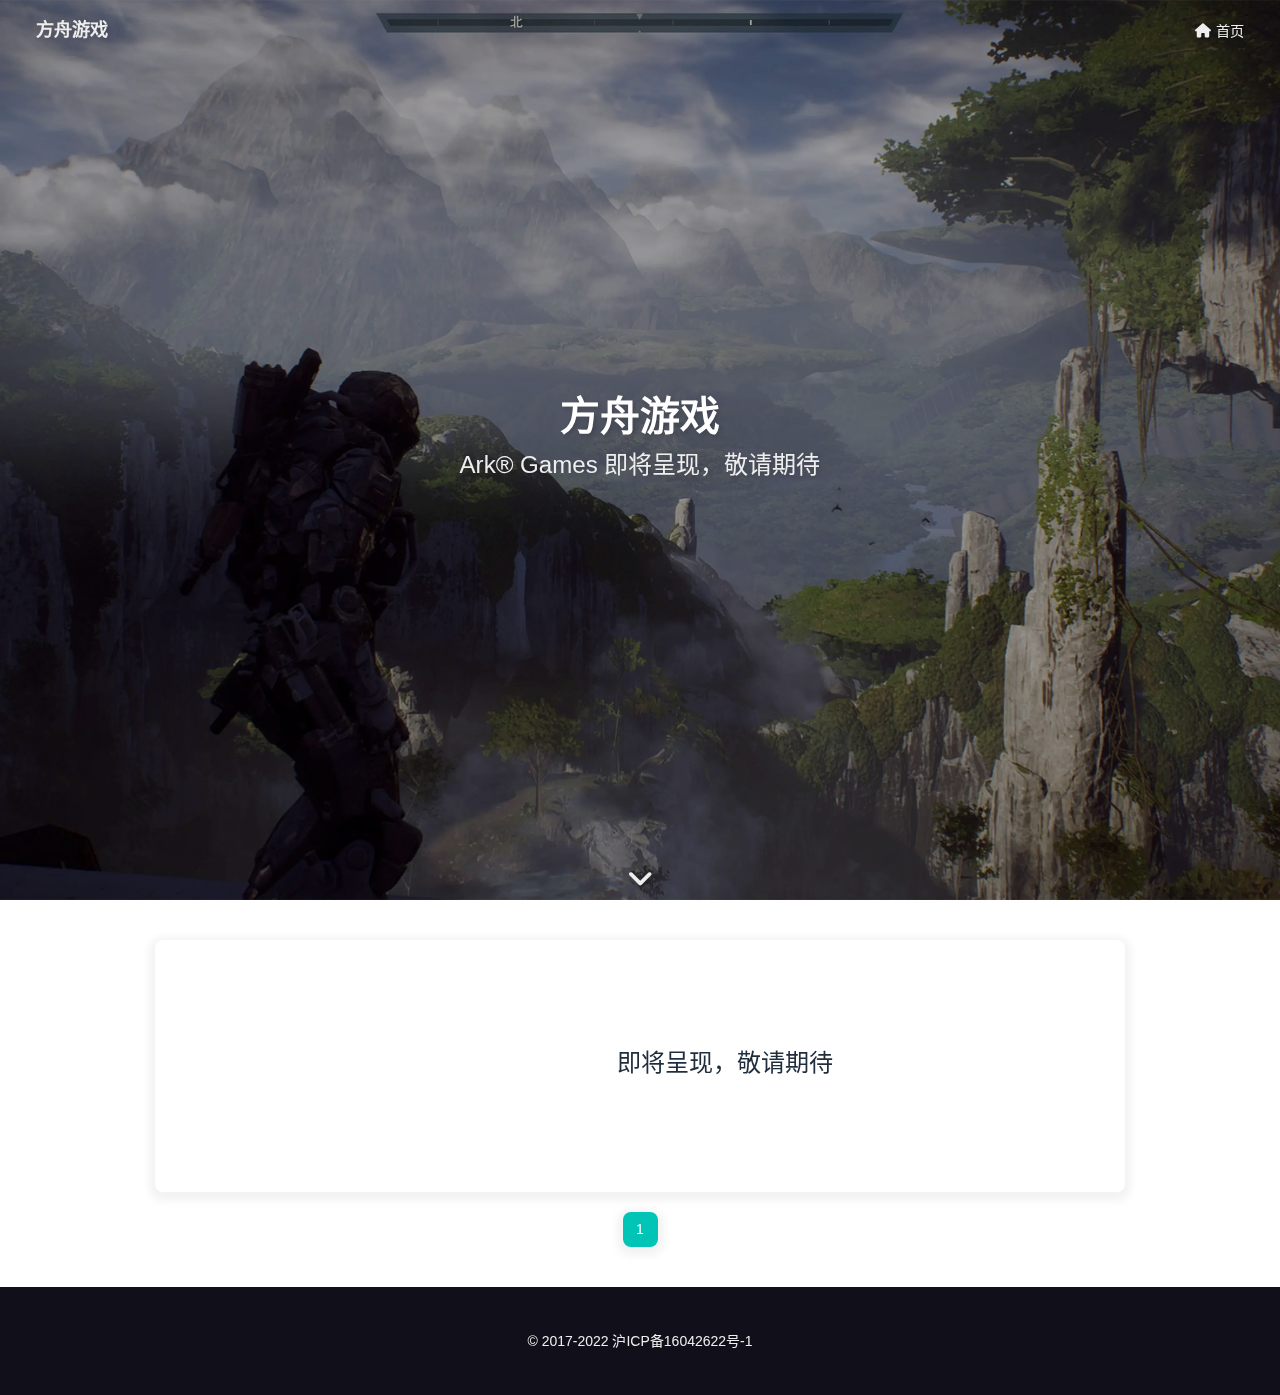
==== index.html @ 5c5caada "Site updated: 2022-03-16 16:57:23" ====
<!DOCTYPE html><html lang="zh-CN" data-theme="light"><head><meta charset="UTF-8"><meta http-equiv="X-UA-Compatible" content="IE=edge"><meta name="viewport" content="width=device-width, initial-scale=1.0, maximum-scale=1.0, user-scalable=no"><title>方舟游戏 - Ark® Games</title><meta name="author"><meta name="copyright"><meta name="format-detection" content="telephone=no"><meta name="theme-color" content="#ffffff"><meta property="og:type" content="website">
<meta property="og:title" content="方舟游戏">
<meta property="og:url" content="http://example.com/index.html">
<meta property="og:site_name" content="方舟游戏">
<meta property="og:locale" content="zh_CN">
<meta name="twitter:card" content="summary"><link rel="shortcut icon" href="/img/icon.png"><link rel="canonical" href="http://example.com/"><link rel="preconnect" href="//cdn.jsdelivr.net"/><link rel="stylesheet" href="/css/index.css"><link rel="stylesheet" href="https://cdn.jsdelivr.net/npm/@fortawesome/fontawesome-free@6/css/all.min.css" media="print" onload="this.media='all'"><link rel="stylesheet" href="https://cdn.jsdelivr.net/npm/@fancyapps/ui/dist/fancybox.css" media="print" onload="this.media='all'"><script>const GLOBAL_CONFIG = { 
  root: '/',
  algolia: undefined,
  localSearch: undefined,
  translate: undefined,
  noticeOutdate: undefined,
  highlight: {"plugin":"highlighjs","highlightCopy":true,"highlightLang":true,"highlightHeightLimit":false},
  copy: {
    success: '复制成功',
    error: '复制错误',
    noSupport: '浏览器不支持'
  },
  relativeDate: {
    homepage: false,
    post: false
  },
  runtime: '',
  date_suffix: {
    just: '刚刚',
    min: '分钟前',
    hour: '小时前',
    day: '天前',
    month: '个月前'
  },
  copyright: undefined,
  lightbox: 'fancybox',
  Snackbar: undefined,
  source: {
    justifiedGallery: {
      js: 'https://cdn.jsdelivr.net/npm/flickr-justified-gallery@2/dist/fjGallery.min.js',
      css: 'https://cdn.jsdelivr.net/npm/flickr-justified-gallery@2/dist/fjGallery.min.css'
    }
  },
  isPhotoFigcaption: false,
  islazyload: false,
  isAnchor: false
}</script><script id="config-diff">var GLOBAL_CONFIG_SITE = {
  title: '方舟游戏',
  isPost: false,
  isHome: true,
  isHighlightShrink: false,
  isToc: false,
  postUpdate: '2022-03-16 16:57:22'
}</script><noscript><style type="text/css">
  #nav {
    opacity: 1
  }
  .justified-gallery img {
    opacity: 1
  }

  #recent-posts time,
  #post-meta time {
    display: inline !important
  }
</style></noscript><script>(win=>{
    win.saveToLocal = {
      set: function setWithExpiry(key, value, ttl) {
        if (ttl === 0) return
        const now = new Date()
        const expiryDay = ttl * 86400000
        const item = {
          value: value,
          expiry: now.getTime() + expiryDay,
        }
        localStorage.setItem(key, JSON.stringify(item))
      },

      get: function getWithExpiry(key) {
        const itemStr = localStorage.getItem(key)

        if (!itemStr) {
          return undefined
        }
        const item = JSON.parse(itemStr)
        const now = new Date()

        if (now.getTime() > item.expiry) {
          localStorage.removeItem(key)
          return undefined
        }
        return item.value
      }
    }
  
    win.getScript = url => new Promise((resolve, reject) => {
      const script = document.createElement('script')
      script.src = url
      script.async = true
      script.onerror = reject
      script.onload = script.onreadystatechange = function() {
        const loadState = this.readyState
        if (loadState && loadState !== 'loaded' && loadState !== 'complete') return
        script.onload = script.onreadystatechange = null
        resolve()
      }
      document.head.appendChild(script)
    })
  
    const detectApple = () => {
      if(/iPad|iPhone|iPod|Macintosh/.test(navigator.userAgent)){
        document.documentElement.classList.add('apple')
      }
    }
    detectApple()
    })(window)</script><meta name="generator" content="Hexo 6.1.0"></head><body><div id="web_bg"></div><div id="sidebar"><div id="menu-mask"></div><div id="sidebar-menus"><div class="avatar-img is-center"><img src="/null" onerror="onerror=null;src='/img/friend_404.gif'" alt="avatar"/></div><div class="site-data is-center"><div class="data-item"><a href="/archives/"><div class="headline">文章</div><div class="length-num">1</div></a></div><div class="data-item"><a href="/tags/"><div class="headline">标签</div><div class="length-num">0</div></a></div><div class="data-item"><a href="/categories/"><div class="headline">分类</div><div class="length-num">0</div></a></div></div><hr/><div class="menus_items"><div class="menus_item"><a class="site-page" href="/"><i class="fa-fw fas fa-home"></i><span> 首页</span></a></div></div></div></div><div class="page" id="body-wrap"><header class="full_page" id="page-header" style="background-image: url('/img/top_img.jpg')"><nav id="nav"><span id="blog_name"><a id="site-name" href="/">方舟游戏</a></span><div id="menus"><div class="menus_items"><div class="menus_item"><a class="site-page" href="/"><i class="fa-fw fas fa-home"></i><span> 首页</span></a></div></div><div id="toggle-menu"><a class="site-page"><i class="fas fa-bars fa-fw"></i></a></div></div></nav><div id="site-info"><h1 id="site-title">方舟游戏</h1><div id="site-subtitle"><span id="subtitle"></span></div></div><div id="scroll-down"><i class="fas fa-angle-down scroll-down-effects"></i></div></header><main class="layout hide-aside" id="content-inner"><div class="recent-posts" id="recent-posts"><div class="recent-post-item"><div class="post_cover left"><a href="/posts/14805.html" title="即将呈现，敬请期待"><img class="post_bg" src="[data-uri]" onerror="this.onerror=null;this.src='/img/404.jpg'" alt="即将呈现，敬请期待"></a></div><div class="recent-post-info"><a class="article-title" href="/posts/14805.html" title="即将呈现，敬请期待">即将呈现，敬请期待</a><div class="article-meta-wrap"></div><div class="content"></div></div></div><nav id="pagination"><div class="pagination"><span class="page-number current">1</span></div></nav></div></main><footer id="footer" style="background: rgb(33, 31, 52)"><div id="footer-wrap"><div class="footer_custom_text">© 2017-2022 <a target="_blank" rel="noopener" href="https://beian.miit.gov.cn/"><span>沪ICP备16042622号-1</span></a></div></div></footer></div><div id="rightside"><div id="rightside-config-hide"></div><div id="rightside-config-show"><button id="go-up" type="button" title="回到顶部"><i class="fas fa-arrow-up"></i></button></div></div><div><script src="/js/utils.js"></script><script src="/js/main.js"></script><script src="https://cdn.jsdelivr.net/npm/@fancyapps/ui/dist/fancybox.umd.js"></script><div class="js-pjax"><script>function subtitleType () {
  if (false) { 
    window.typed = new Typed("#subtitle", {
      strings: ["Ark® Games 即将呈现，敬请期待"],
      startDelay: 300,
      typeSpeed: 150,
      loop: false,
      backSpeed: 50
    })
  } else {
    document.getElementById("subtitle").innerHTML = 'Ark® Games 即将呈现，敬请期待'
  }
}

if (false) {
  if (typeof Typed === 'function') {
    subtitleType()
  } else {
    getScript('https://cdn.jsdelivr.net/npm/typed.js/lib/typed.min.js').then(subtitleType)
  }
} else {
  subtitleType()
}</script></div></div></body></html>
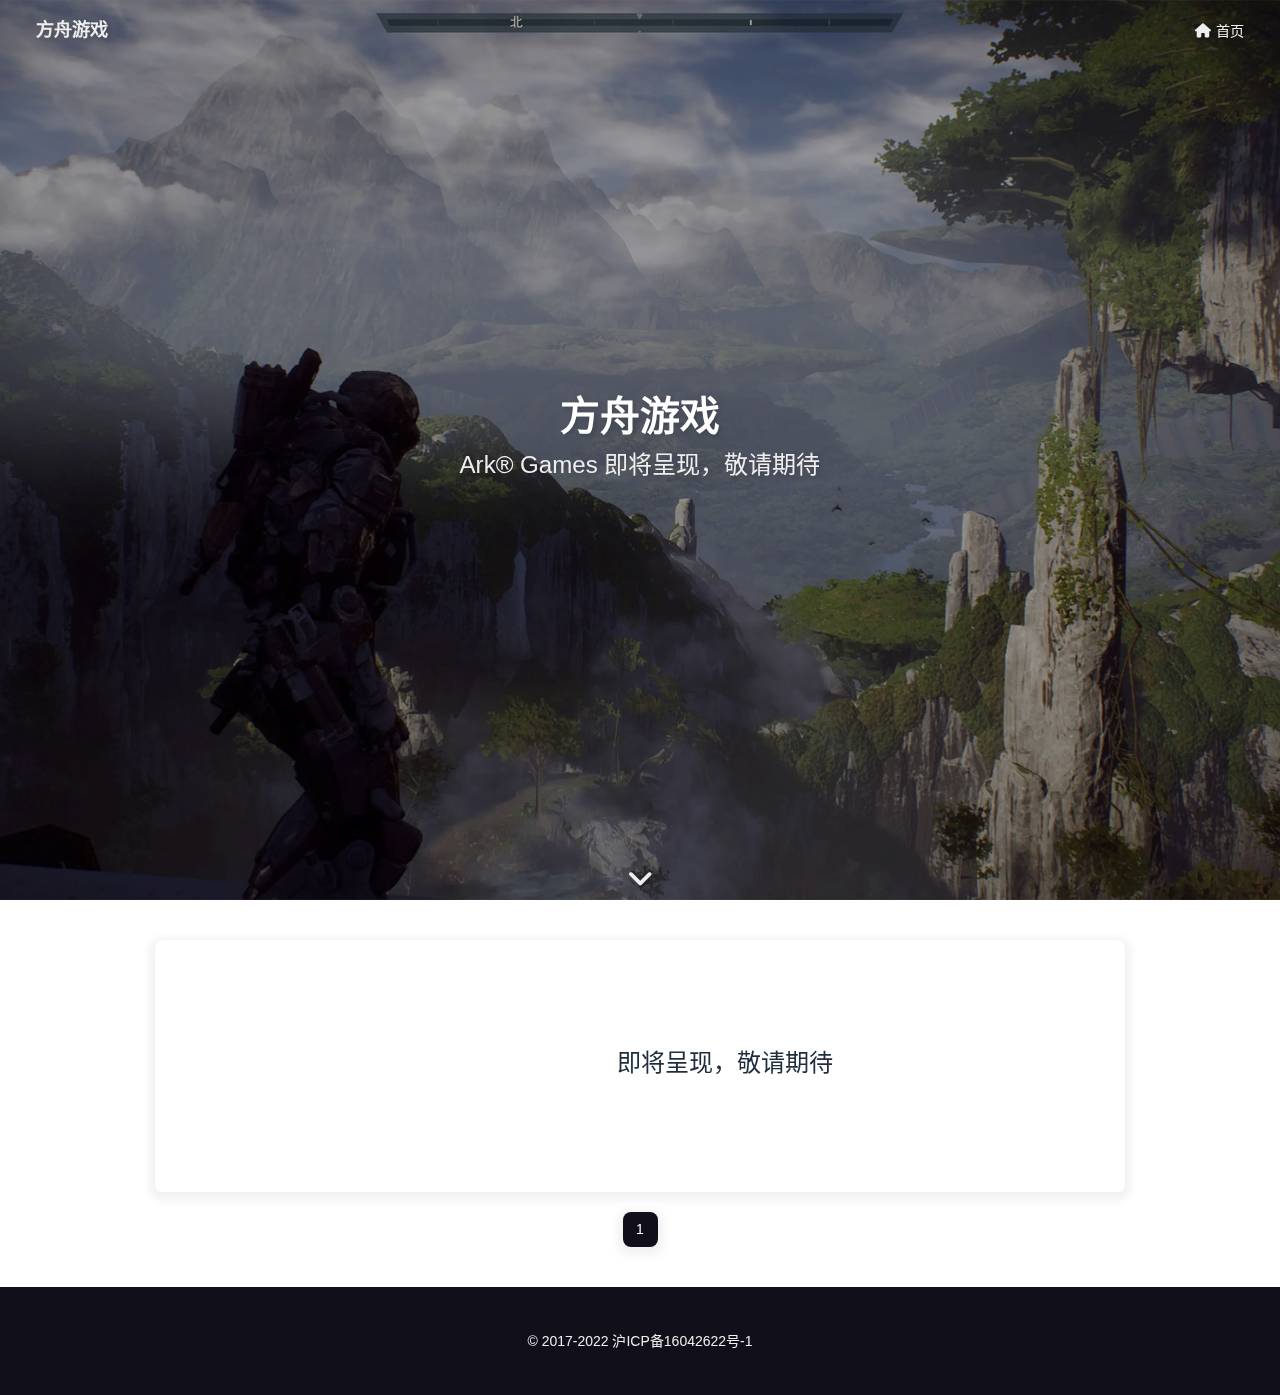
==== commit d994b5f6: "Site updated: 2022-03-16 17:04:07" ====
--- a/index.html
+++ b/index.html
@@ -45,7 +45,7 @@
   isHome: true,
   isHighlightShrink: false,
   isToc: false,
-  postUpdate: '2022-03-16 16:57:22'
+  postUpdate: '2022-03-16 17:04:05'
 }</script><noscript><style type="text/css">
   #nav {
     opacity: 1
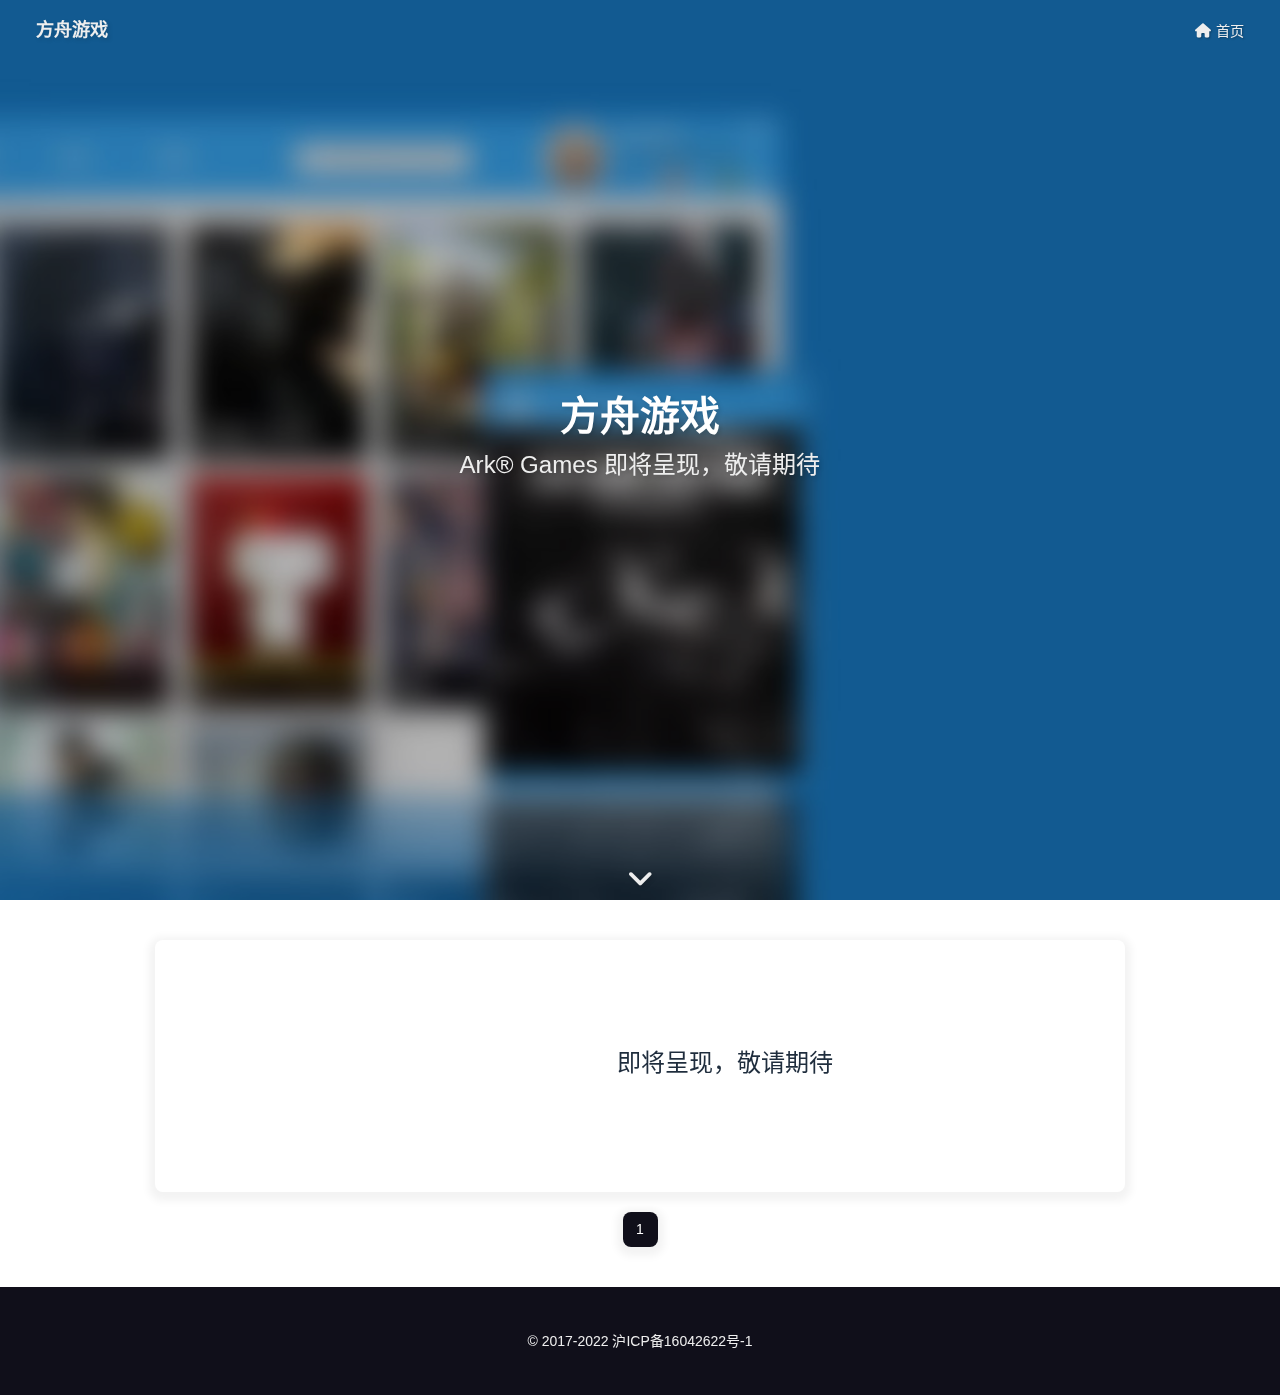
==== commit 4fecc901: "Site updated: 2022-03-17 00:23:00" ====
--- a/index.html
+++ b/index.html
@@ -45,7 +45,7 @@
   isHome: true,
   isHighlightShrink: false,
   isToc: false,
-  postUpdate: '2022-03-16 17:04:05'
+  postUpdate: '2022-03-17 00:22:55'
 }</script><noscript><style type="text/css">
   #nav {
     opacity: 1
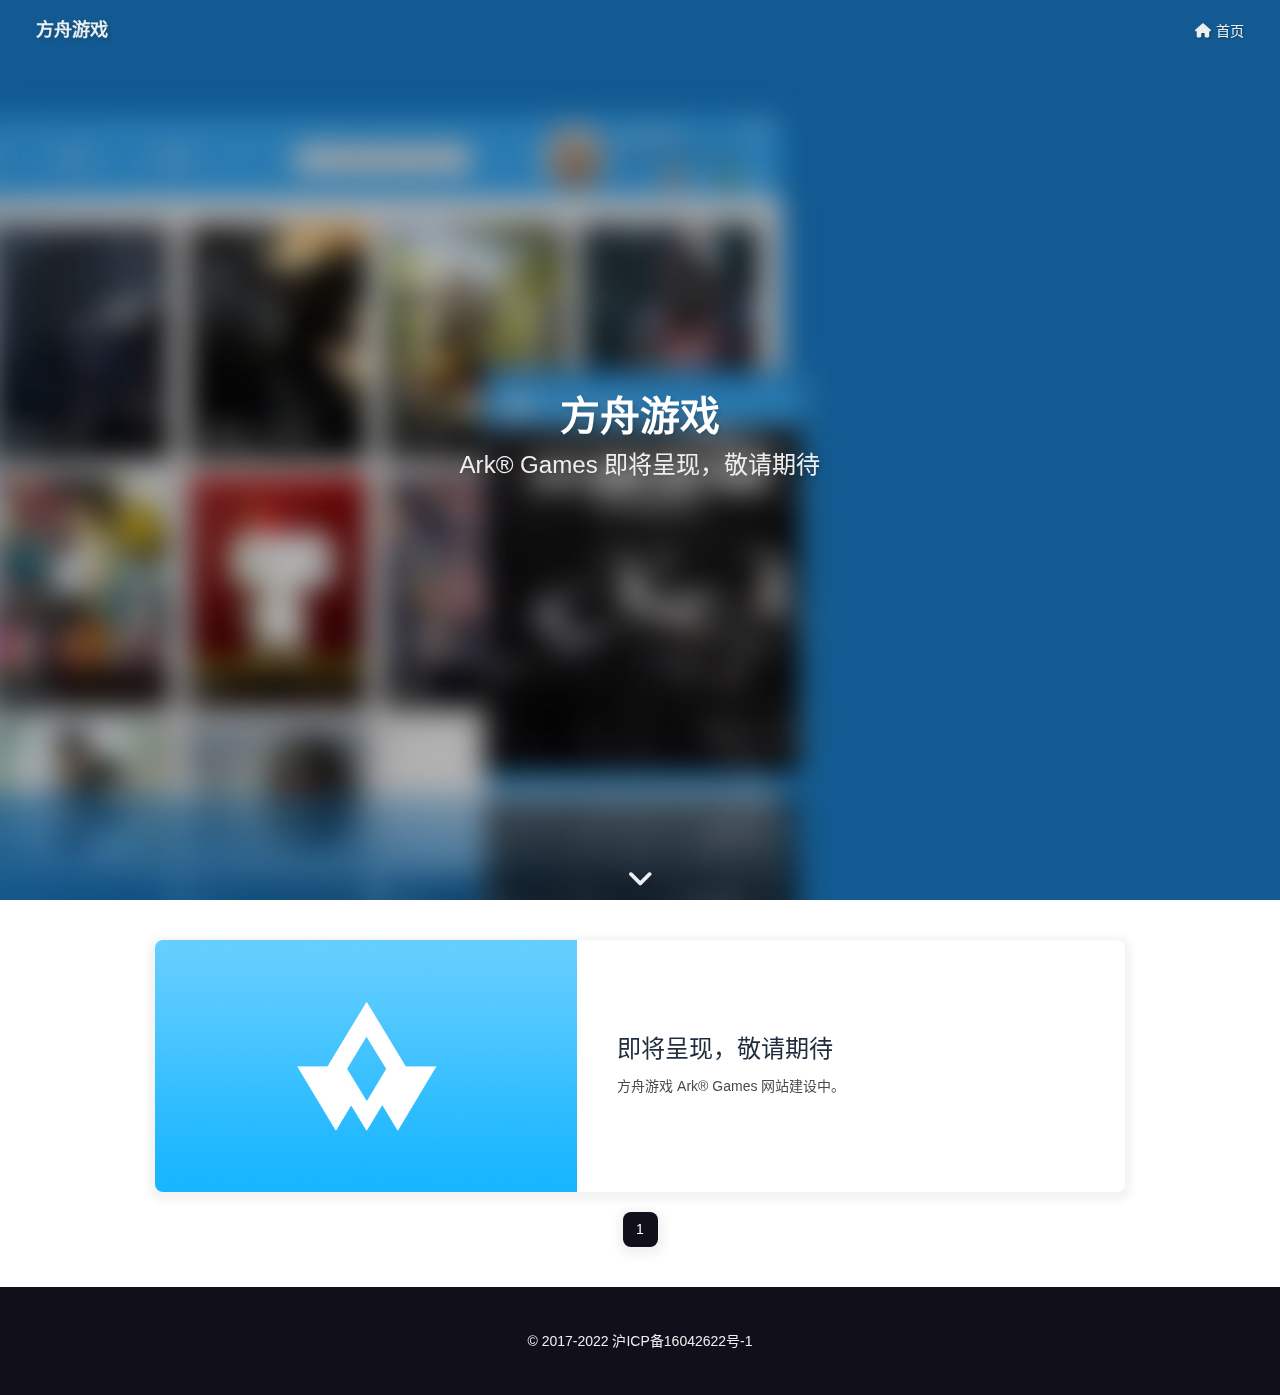
==== commit 7976172f: "Site updated: 2022-03-17 17:41:40" ====
--- a/index.html
+++ b/index.html
@@ -45,7 +45,7 @@
   isHome: true,
   isHighlightShrink: false,
   isToc: false,
-  postUpdate: '2022-03-17 00:22:55'
+  postUpdate: '2022-03-17 17:41:21'
 }</script><noscript><style type="text/css">
   #nav {
     opacity: 1
@@ -108,7 +108,9 @@
       }
     }
     detectApple()
-    })(window)</script><meta name="generator" content="Hexo 6.1.0"></head><body><div id="web_bg"></div><div id="sidebar"><div id="menu-mask"></div><div id="sidebar-menus"><div class="avatar-img is-center"><img src="/null" onerror="onerror=null;src='/img/friend_404.gif'" alt="avatar"/></div><div class="site-data is-center"><div class="data-item"><a href="/archives/"><div class="headline">文章</div><div class="length-num">1</div></a></div><div class="data-item"><a href="/tags/"><div class="headline">标签</div><div class="length-num">0</div></a></div><div class="data-item"><a href="/categories/"><div class="headline">分类</div><div class="length-num">0</div></a></div></div><hr/><div class="menus_items"><div class="menus_item"><a class="site-page" href="/"><i class="fa-fw fas fa-home"></i><span> 首页</span></a></div></div></div></div><div class="page" id="body-wrap"><header class="full_page" id="page-header" style="background-image: url('/img/top_img.jpg')"><nav id="nav"><span id="blog_name"><a id="site-name" href="/">方舟游戏</a></span><div id="menus"><div class="menus_items"><div class="menus_item"><a class="site-page" href="/"><i class="fa-fw fas fa-home"></i><span> 首页</span></a></div></div><div id="toggle-menu"><a class="site-page"><i class="fas fa-bars fa-fw"></i></a></div></div></nav><div id="site-info"><h1 id="site-title">方舟游戏</h1><div id="site-subtitle"><span id="subtitle"></span></div></div><div id="scroll-down"><i class="fas fa-angle-down scroll-down-effects"></i></div></header><main class="layout hide-aside" id="content-inner"><div class="recent-posts" id="recent-posts"><div class="recent-post-item"><div class="post_cover left"><a href="/posts/14805.html" title="即将呈现，敬请期待"><img class="post_bg" src="[data-uri]" onerror="this.onerror=null;this.src='/img/404.jpg'" alt="即将呈现，敬请期待"></a></div><div class="recent-post-info"><a class="article-title" href="/posts/14805.html" title="即将呈现，敬请期待">即将呈现，敬请期待</a><div class="article-meta-wrap"></div><div class="content"></div></div></div><nav id="pagination"><div class="pagination"><span class="page-number current">1</span></div></nav></div></main><footer id="footer" style="background: rgb(33, 31, 52)"><div id="footer-wrap"><div class="footer_custom_text">© 2017-2022 <a target="_blank" rel="noopener" href="https://beian.miit.gov.cn/"><span>沪ICP备16042622号-1</span></a></div></div></footer></div><div id="rightside"><div id="rightside-config-hide"></div><div id="rightside-config-show"><button id="go-up" type="button" title="回到顶部"><i class="fas fa-arrow-up"></i></button></div></div><div><script src="/js/utils.js"></script><script src="/js/main.js"></script><script src="https://cdn.jsdelivr.net/npm/@fancyapps/ui/dist/fancybox.umd.js"></script><div class="js-pjax"><script>function subtitleType () {
+    })(window)</script><meta name="generator" content="Hexo 6.1.0"></head><body><div id="web_bg"></div><div id="sidebar"><div id="menu-mask"></div><div id="sidebar-menus"><div class="avatar-img is-center"><img src="/null" onerror="onerror=null;src='/img/friend_404.gif'" alt="avatar"/></div><div class="site-data is-center"><div class="data-item"><a href="/archives/"><div class="headline">文章</div><div class="length-num">1</div></a></div><div class="data-item"><a href="/tags/"><div class="headline">标签</div><div class="length-num">0</div></a></div><div class="data-item"><a href="/categories/"><div class="headline">分类</div><div class="length-num">0</div></a></div></div><hr/><div class="menus_items"><div class="menus_item"><a class="site-page" href="/"><i class="fa-fw fas fa-home"></i><span> 首页</span></a></div></div></div></div><div class="page" id="body-wrap"><header class="full_page" id="page-header" style="background-image: url('/img/top_img.jpg')"><nav id="nav"><span id="blog_name"><a id="site-name" href="/">方舟游戏</a></span><div id="menus"><div class="menus_items"><div class="menus_item"><a class="site-page" href="/"><i class="fa-fw fas fa-home"></i><span> 首页</span></a></div></div><div id="toggle-menu"><a class="site-page"><i class="fas fa-bars fa-fw"></i></a></div></div></nav><div id="site-info"><h1 id="site-title">方舟游戏</h1><div id="site-subtitle"><span id="subtitle"></span></div></div><div id="scroll-down"><i class="fas fa-angle-down scroll-down-effects"></i></div></header><main class="layout hide-aside" id="content-inner"><div class="recent-posts" id="recent-posts"><div class="recent-post-item"><div class="post_cover left"><a href="/posts/14805.html" title="即将呈现，敬请期待"><img class="post_bg" src="/images/ARK.jpg" onerror="this.onerror=null;this.src='/img/404.jpg'" alt="即将呈现，敬请期待"></a></div><div class="recent-post-info"><a class="article-title" href="/posts/14805.html" title="即将呈现，敬请期待">即将呈现，敬请期待</a><div class="article-meta-wrap"></div><div class="content">
+方舟游戏 Ark® Games 网站建设中。
+</div></div></div><nav id="pagination"><div class="pagination"><span class="page-number current">1</span></div></nav></div></main><footer id="footer" style="background: rgb(33, 31, 52)"><div id="footer-wrap"><div class="footer_custom_text">© 2017-2022 <a target="_blank" rel="noopener" href="https://beian.miit.gov.cn/"><span>沪ICP备16042622号-1</span></a></div></div></footer></div><div id="rightside"><div id="rightside-config-hide"></div><div id="rightside-config-show"><button id="go-up" type="button" title="回到顶部"><i class="fas fa-arrow-up"></i></button></div></div><div><script src="/js/utils.js"></script><script src="/js/main.js"></script><script src="https://cdn.jsdelivr.net/npm/@fancyapps/ui/dist/fancybox.umd.js"></script><div class="js-pjax"><script>function subtitleType () {
   if (false) { 
     window.typed = new Typed("#subtitle", {
       strings: ["Ark® Games 即将呈现，敬请期待"],
